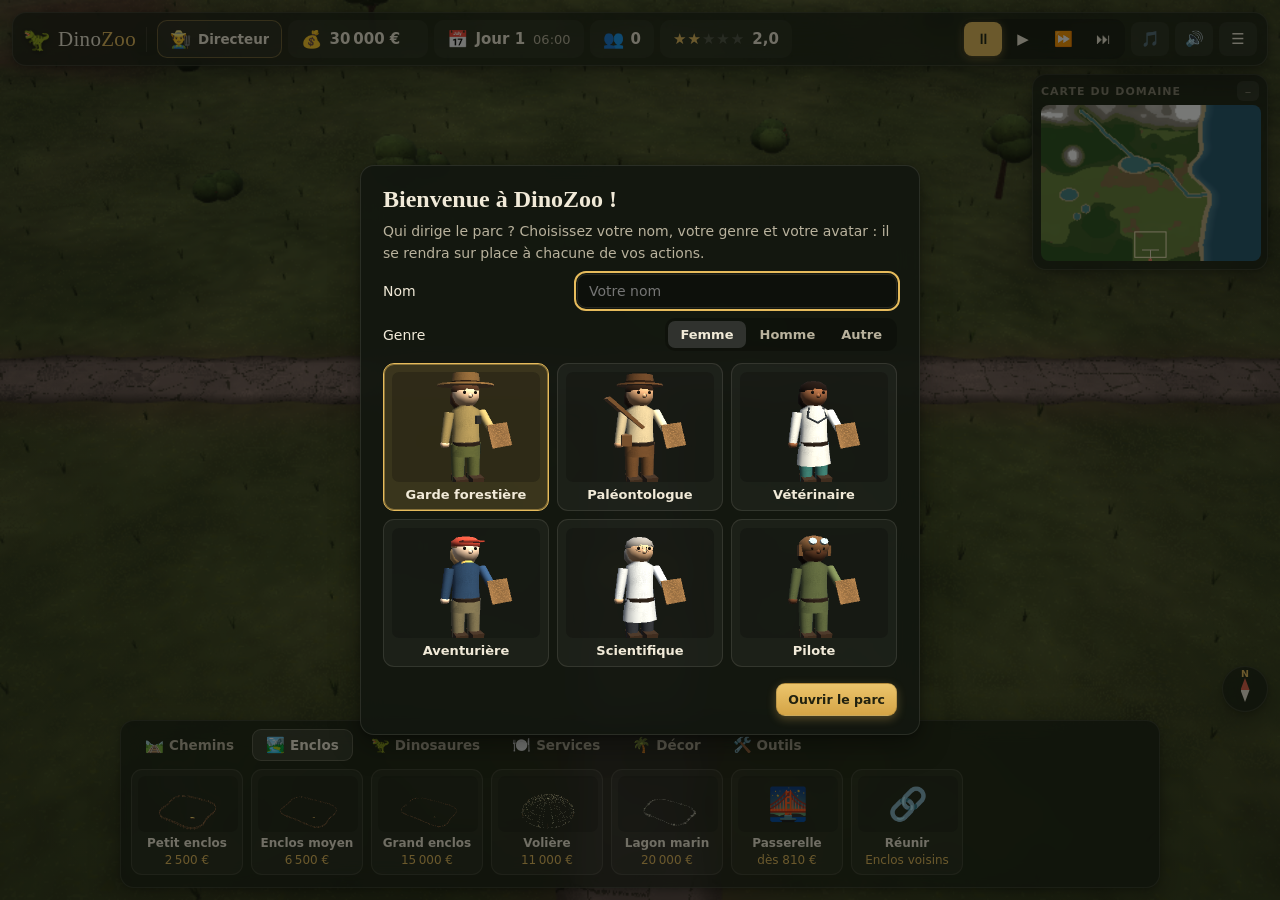
==== index.html @ 75f53ae6 "Passerelles d'observation, aires de jeux, transferts de dinosaures ; jeu en 3D uniquement - Passerel" ====
<!doctype html>
<html lang="fr">
<head>
  <meta charset="utf-8">
  <meta name="viewport" content="width=device-width, initial-scale=1, viewport-fit=cover">
  <title>DinoZoo</title>
  <meta name="description" content="Jeu de gestion de zoo de dinosaures, dans le navigateur.">
  <link rel="icon" href="data:image/svg+xml,%3Csvg xmlns='http://www.w3.org/2000/svg' viewBox='0 0 100 100'%3E%3Ctext y='.9em' font-size='90'%3E%F0%9F%A6%96%3C/text%3E%3C/svg%3E">
  <link rel="stylesheet" href="css/style.css">
</head>
<body>
  <div id="app">
    <canvas id="view" aria-label="Vue du parc"></canvas>

    <div id="loading">
      <div class="logo">Dino<span>Zoo</span></div>
      <div class="sub">Préparation du parc…</div>
      <div class="bar"><i></i></div>
    </div>

    <header id="topbar" class="glass">
      <div class="brand"><span class="brand-icon">🦖</span><span class="brand-name">Dino<span>Zoo</span></span></div>
      <div class="stat" id="st-money" data-tip="Argent disponible. Gains totaux : —"><span class="ico">💰</span><span class="val" id="money">0</span><span id="money-delta"></span></div>
      <div class="stat" id="st-day" data-tip="Jour en cours et heure du parc"><span class="ico">📅</span><span class="val"><b id="day">Jour 1</b><span id="clock">06:00</span></span></div>
      <div class="stat" id="st-vis" data-tip="Visiteurs dans le parc"><span class="ico">👥</span><span class="val" id="visitors">0</span></div>
      <div class="stat" id="st-rating" data-tip="Note du parc"><span class="stars" id="stars"><span class="fill" id="stars-fill"></span></span><span class="val" id="rating">2,0</span></div>
      <div class="stat chip hidden" id="st-event"></div>
      <div class="spacer"></div>
      <div class="speed" id="speed" role="group" aria-label="Vitesse">
        <button data-speed="0" data-tip="Pause (Espace)">⏸</button>
        <button data-speed="1" data-tip="Vitesse normale (1)">▶</button>
        <button data-speed="2" data-tip="Vitesse rapide (2)">⏩</button>
        <button data-speed="3" data-tip="Très rapide (3)">⏭</button>
      </div>
      <button class="icon-btn" id="btn-music" data-tip="Musique : activer / couper">🎵</button>
      <button class="icon-btn" id="btn-sound" data-tip="Couper / activer le son">🔊</button>
      <button class="icon-btn" id="btn-menu" data-tip="Menu">☰</button>
    </header>

    <div id="minimap" class="glass"><div class="mm-head"><span>Carte du domaine</span><button id="mm-toggle" class="mm-btn" data-tip="Réduire / agrandir la carte (touche N)">–</button></div><canvas id="mm-canvas"></canvas></div>
    <aside id="panel" class="glass hidden" aria-live="polite"></aside>

    <nav id="buildbar" class="glass">
      <div id="tabs" role="tablist"></div>
      <div id="items"></div>
    </nav>

    <div id="toolhint" class="glass hidden"></div>
    <div id="toasts"></div>
    <div id="summary" class="glass hidden"></div>
    <div id="tooltip" class="hidden"></div>
    <div id="modal" class="hidden"><div class="modal-card glass"></div></div>
    <div id="tutorial" class="glass hidden"></div>
  </div>

  <script src="js/config.js"></script>
  <script src="js/dinos.js"></script>
  <script src="js/avatars.js"></script>
  <script src="js/util.js"></script>
  <script src="js/game.js"></script>
  <script src="js/habitats.js"></script>
  <script src="js/amenities.js"></script>
  <script src="js/r3d/art.js"></script>
  <script src="js/r3d/gl.js"></script>
  <script src="js/r3d/mesh.js"></script>
  <script src="js/r3d/world3d.js"></script>
  <script src="js/r3d/models3d.js"></script>
  <script src="js/r3d/dino3d.js"></script>
  <script src="js/r3d/renderer3d.js"></script>
  <script src="js/music.js"></script>
  <script src="js/audio.js"></script>
  <script src="js/save.js"></script>
  <script src="js/ui.js"></script>
  <script src="js/tutorial.js"></script>
  <script src="js/main.js"></script>
</body>
</html>
---- css/style.css ----
/* =====================================================================
   DinoZoo — Interface : panneaux arrondis semi-transparents,
   typographie élégante, boutons animés.
   ===================================================================== */
:root {
  --glass: rgba(22, 28, 20, 0.74);
  --glass-strong: rgba(18, 23, 16, 0.9);
  --line: rgba(255, 246, 220, 0.10);
  --line-strong: rgba(255, 246, 220, 0.2);
  --text: #f1ead8;
  --muted: #b9b29d;
  --faint: #8a8573;
  --gold: #e6bb5c;
  --gold-soft: rgba(230, 187, 92, 0.18);
  --green: #93c47d;
  --red: #e07a5f;
  --blue: #7fb2c9;
  --serif: "Iowan Old Style", "Palatino Linotype", Palatino, "Book Antiqua", Georgia, serif;
  --sans: "Avenir Next", "Segoe UI", "Helvetica Neue", system-ui, -apple-system, sans-serif;
  --radius: 14px;
  --shadow: 0 10px 30px rgba(0, 0, 0, 0.35), 0 2px 6px rgba(0, 0, 0, 0.25);
}

* { box-sizing: border-box; }
html, body { margin: 0; height: 100%; overflow: hidden; background: #1d2e16; color: var(--text); font-family: var(--sans); -webkit-font-smoothing: antialiased; }
button { font-family: inherit; color: inherit; }
#app { position: fixed; inset: 0; user-select: none; -webkit-user-select: none; }
#view { position: absolute; inset: 0; width: 100%; height: 100%; display: block; touch-action: none; cursor: default; }
#view.pan { cursor: grabbing; }
#view.rot { cursor: ew-resize; }
#overlay { position: absolute; inset: 0; width: 100%; height: 100%; pointer-events: none; }
#view.tool-build, #view.tool-path { cursor: crosshair; }
#view.tool-demolish { cursor: not-allowed; }
.hidden { display: none !important; }

.glass {
  background: var(--glass);
  border: 1px solid var(--line);
  border-radius: var(--radius);
  box-shadow: var(--shadow);
  -webkit-backdrop-filter: blur(12px) saturate(1.2);
  backdrop-filter: blur(12px) saturate(1.2);
}

/* ---------- Chargement ---------- */
#loading { position: absolute; inset: 0; display: flex; flex-direction: column; align-items: center; justify-content: center; gap: 14px; background: radial-gradient(ellipse at center, #2c4222 0%, #142010 75%); z-index: 50; transition: opacity 0.6s; }
#loading.done { opacity: 0; pointer-events: none; }
#loading .logo { font-family: var(--serif); font-size: 56px; letter-spacing: 1px; color: var(--text); text-shadow: 0 4px 20px rgba(0, 0, 0, 0.5); }
#loading .logo span, .brand-name span { color: var(--gold); }
#loading .sub { color: var(--muted); font-size: 15px; }
#loading .bar { width: 220px; height: 4px; border-radius: 4px; background: rgba(255, 255, 255, 0.1); overflow: hidden; }
#loading .bar i { display: block; height: 100%; width: 40%; background: var(--gold); border-radius: 4px; animation: load 1.2s ease-in-out infinite; }
@keyframes load { 0% { transform: translateX(-100%); } 100% { transform: translateX(260%); } }

/* ---------- Barre du haut ---------- */
#topbar { position: absolute; top: 12px; left: 12px; right: 12px; height: 54px; display: flex; align-items: center; gap: 6px; padding: 0 10px; z-index: 10; }
.brand { display: flex; align-items: center; gap: 8px; padding-right: 10px; margin-right: 4px; border-right: 1px solid var(--line); }
.brand-icon { font-size: 22px; filter: drop-shadow(0 2px 2px rgba(0, 0, 0, 0.4)); }
.brand-name { font-family: var(--serif); font-size: 21px; letter-spacing: 0.3px; }
.stat { position: relative; display: flex; align-items: center; gap: 7px; height: 38px; padding: 0 12px; border-radius: 10px; background: rgba(255, 255, 255, 0.04); border: 1px solid transparent; font-variant-numeric: tabular-nums; transition: background 0.2s; white-space: nowrap; }
.stat:hover { background: rgba(255, 255, 255, 0.08); }
.stat .ico { font-size: 17px; }
.stat .val { font-size: 15px; font-weight: 600; }
#st-day .val { display: flex; gap: 8px; align-items: baseline; }
#clock { color: var(--muted); font-weight: 500; font-size: 13px; }
#money { min-width: 86px; display: inline-block; transition: color 0.4s; }
#money.up { color: var(--green); }
#money.down { color: var(--red); }
#money-delta { position: absolute; left: 40px; top: 36px; font-size: 12px; font-weight: 700; pointer-events: none; opacity: 0; }
#money-delta.show { animation: delta 1.4s ease-out forwards; }
#money-delta.pos { color: var(--green); }
#money-delta.neg { color: var(--red); }
@keyframes delta { 0% { opacity: 0; transform: translateY(-4px); } 15% { opacity: 1; } 100% { opacity: 0; transform: translateY(10px); } }
.stars { position: relative; display: inline-block; font-size: 15px; letter-spacing: 1px; color: rgba(255, 255, 255, 0.18); line-height: 1; }
.stars::before { content: "★★★★★"; }
.stars .fill { position: absolute; left: 0; top: 0; overflow: hidden; white-space: nowrap; color: var(--gold); width: 40%; transition: width 0.8s; }
.stars .fill::before { content: "★★★★★"; }
.chip { font-size: 13px; font-weight: 600; background: var(--gold-soft); border-color: rgba(230, 187, 92, 0.3); }
.spacer { flex: 1; }
.speed { display: flex; gap: 2px; padding: 3px; border-radius: 11px; background: rgba(0, 0, 0, 0.25); }
.speed button, .icon-btn { width: 38px; height: 34px; border: none; border-radius: 8px; background: transparent; font-size: 15px; cursor: pointer; transition: background 0.15s, transform 0.1s; }
.speed button:hover, .icon-btn:hover { background: rgba(255, 255, 255, 0.1); }
.speed button:active, .icon-btn:active { transform: scale(0.92); }
.speed button.on { background: var(--gold); color: #1d2414; box-shadow: 0 2px 8px rgba(230, 187, 92, 0.4); }
.icon-btn { background: rgba(255, 255, 255, 0.05); }

/* ---------- Barre de construction ---------- */
#buildbar { position: absolute; left: 50%; bottom: 12px; transform: translateX(-50%); width: min(1040px, calc(100% - 24px)); z-index: 10; padding: 8px 10px 10px; }
#tabs { display: flex; gap: 4px; margin-bottom: 8px; overflow-x: auto; scrollbar-width: none; }
#tabs::-webkit-scrollbar { display: none; }
.tab { border: 1px solid transparent; background: transparent; padding: 6px 13px; border-radius: 9px; font-size: 13.5px; font-weight: 600; color: var(--muted); cursor: pointer; white-space: nowrap; transition: all 0.15s; }
.tab:hover { color: var(--text); background: rgba(255, 255, 255, 0.06); }
.tab.on { color: var(--text); background: rgba(255, 255, 255, 0.1); border-color: var(--line-strong); }
.tab .k { font-size: 15px; margin-right: 5px; }
#items { display: flex; gap: 8px; overflow-x: auto; padding-bottom: 2px; scrollbar-width: thin; scrollbar-color: rgba(255, 255, 255, 0.2) transparent; }
.item { flex: 0 0 auto; width: 112px; border: 1px solid var(--line); background: rgba(255, 255, 255, 0.04); border-radius: 11px; padding: 6px 6px 7px; cursor: pointer; text-align: center; transition: transform 0.12s, background 0.15s, border-color 0.15s; position: relative; }
.item:hover { background: rgba(255, 255, 255, 0.09); transform: translateY(-2px); border-color: var(--line-strong); }
.item:active { transform: translateY(0) scale(0.97); }
.item.on { border-color: var(--gold); background: var(--gold-soft); box-shadow: 0 0 0 1px rgba(230, 187, 92, 0.35) inset; }
.item.poor .price { color: var(--red); }
.item.locked { opacity: 0.55; cursor: default; }
.item.locked:hover { transform: none; }
.item canvas, .item .emoji { display: block; width: 100px; height: 56px; margin: 0 auto 4px; border-radius: 7px; background: rgba(0, 0, 0, 0.18); }
.item .emoji { font-size: 32px; line-height: 56px; }
.item .name { font-size: 12px; font-weight: 600; line-height: 1.2; min-height: 15px; white-space: nowrap; overflow: hidden; text-overflow: ellipsis; }
.item .price { font-size: 12px; color: var(--gold); font-variant-numeric: tabular-nums; margin-top: 2px; }
.item .lock { position: absolute; inset: 6px 6px auto; height: 56px; display: flex; align-items: center; justify-content: center; flex-direction: column; font-size: 11px; color: var(--text); background: rgba(10, 12, 8, 0.6); border-radius: 7px; line-height: 1.35; }
.item .lock b { font-size: 18px; }
.item .new { position: absolute; top: 2px; right: 4px; font-size: 10px; font-weight: 700; color: #1d2414; background: var(--gold); padding: 1px 5px; border-radius: 6px; }
.family-sep { flex: 0 0 auto; align-self: stretch; width: 22px; display: flex; align-items: center; justify-content: center; writing-mode: vertical-rl; transform: rotate(180deg); font-size: 9.5px; font-weight: 700; color: var(--faint); text-transform: uppercase; letter-spacing: 1.2px; white-space: nowrap; border-right: 1px solid var(--line); margin: 0 2px; overflow: hidden; max-height: 104px; }

#toolhint { position: absolute; left: 50%; transform: translateX(-50%); top: var(--top-h, 76px); padding: 8px 14px; font-size: 13px; z-index: 9; display: flex; gap: 10px; align-items: center; }
#toolhint kbd { font-family: var(--sans); font-size: 11px; padding: 1px 6px; border-radius: 5px; border: 1px solid var(--line-strong); background: rgba(255, 255, 255, 0.06); }

/* ---------- Panneau d'informations ---------- */
#panel { position: absolute; top: var(--top-h, 78px); right: 12px; width: 330px; max-height: calc(100% - 290px); overflow-y: auto; z-index: 9; padding: 14px 14px 12px; scrollbar-width: thin; animation: slidein 0.22s ease-out; }
@keyframes slidein { from { opacity: 0; transform: translateX(12px); } to { opacity: 1; transform: none; } }
#panel h2 { font-family: var(--serif); font-weight: 600; font-size: 21px; margin: 0; line-height: 1.2; }
#panel .sub { color: var(--muted); font-size: 12.5px; margin-top: 2px; }
#panel .close { position: absolute; top: 10px; right: 10px; width: 28px; height: 28px; border-radius: 8px; border: none; background: rgba(255, 255, 255, 0.06); cursor: pointer; font-size: 14px; }
#panel .close:hover { background: rgba(255, 255, 255, 0.14); }
.pips { display: inline-flex; gap: 3px; margin-left: 6px; vertical-align: middle; }
.pips i { width: 16px; height: 5px; border-radius: 3px; background: rgba(255, 255, 255, 0.15); }
.pips i.on { background: var(--gold); }
.rows { margin: 12px 0 6px; display: grid; grid-template-columns: 1fr auto; gap: 5px 10px; font-size: 13px; }
.rows .k { color: var(--muted); }
.rows .v { text-align: right; font-weight: 600; font-variant-numeric: tabular-nums; }
.warn { margin: 8px 0; padding: 8px 10px; border-radius: 9px; font-size: 12.5px; background: rgba(224, 122, 95, 0.15); border: 1px solid rgba(224, 122, 95, 0.35); color: #f3c3b5; line-height: 1.4; }
.info { margin: 8px 0; padding: 8px 10px; border-radius: 9px; font-size: 12.5px; background: rgba(127, 178, 201, 0.12); border: 1px solid rgba(127, 178, 201, 0.25); color: #cfe3ec; line-height: 1.4; }
.desc { font-size: 12.5px; color: var(--muted); line-height: 1.45; margin: 8px 0; font-style: italic; font-family: var(--serif); }
.btns { display: flex; gap: 6px; flex-wrap: wrap; margin-top: 10px; }
.btn { border: 1px solid var(--line-strong); background: rgba(255, 255, 255, 0.07); padding: 8px 11px; border-radius: 9px; font-size: 12.5px; font-weight: 600; cursor: pointer; transition: background 0.15s, transform 0.1s, box-shadow 0.15s; display: inline-flex; align-items: center; gap: 6px; }
.btn:hover { background: rgba(255, 255, 255, 0.14); }
.btn:active { transform: scale(0.96); }
.btn:disabled { opacity: 0.45; cursor: default; transform: none; }
.btn.primary { background: linear-gradient(180deg, #ecc56c, #d4a446); color: #20210f; border-color: rgba(0, 0, 0, 0.15); box-shadow: 0 3px 10px rgba(230, 187, 92, 0.3); }
.btn.primary:hover { background: linear-gradient(180deg, #f2cf7c, #ddb052); }
.btn.danger { color: #f3c3b5; border-color: rgba(224, 122, 95, 0.4); }
.btn.danger:hover { background: rgba(224, 122, 95, 0.2); }
.btn.small { padding: 5px 8px; font-size: 11.5px; }
.btn.wide { width: 100%; justify-content: center; }
.btn .cost { font-variant-numeric: tabular-nums; opacity: 0.9; }
.section { margin-top: 14px; padding-top: 10px; border-top: 1px solid var(--line); }
.section h3 { font-size: 12px; text-transform: uppercase; letter-spacing: 1px; color: var(--faint); margin: 0 0 8px; font-weight: 700; }
.dino-row { display: grid; grid-template-columns: 54px 1fr; gap: 8px; align-items: center; padding: 6px; border-radius: 10px; background: rgba(255, 255, 255, 0.04); margin-bottom: 6px; cursor: pointer; transition: background 0.15s; }
.dino-row:hover { background: rgba(255, 255, 255, 0.09); }
.dino-row.sel { box-shadow: 0 0 0 1px var(--gold) inset; }
.dino-row canvas { width: 54px; height: 34px; border-radius: 6px; background: rgba(0, 0, 0, 0.2); }
.dino-row .n { font-size: 13px; font-weight: 600; }
.dino-row .s { font-size: 11.5px; color: var(--muted); }
.meter { height: 6px; border-radius: 4px; background: rgba(255, 255, 255, 0.1); overflow: hidden; margin-top: 3px; }
.meter i { display: block; height: 100%; border-radius: 4px; background: var(--green); transition: width 0.4s; }
.meter i.mid { background: var(--gold); }
.meter i.low { background: var(--red); }
.meter i.works-bar { background: var(--gold); }

/* Aménagements : passerelles et enclos réunis */
.btn.wide.opt { justify-content: space-between; margin-bottom: 6px; text-align: left; gap: 8px; }
.btn.wide.opt span:first-child { min-width: 0; overflow: hidden; text-overflow: ellipsis; }
.lk-row { display: grid; grid-template-columns: 1fr auto auto; gap: 6px; align-items: center; padding: 6px 8px; border-radius: 10px; background: rgba(255, 255, 255, 0.04); margin-bottom: 6px; }
.lk-row .n { font-size: 13px; font-weight: 600; }
.lk-row .s { font-size: 11.5px; color: var(--muted); }
.info.small { font-size: 11.5px; padding: 5px 8px; opacity: 0.85; }
.rival { font-size: 12.5px; }

/* Directeur ou directrice du parc */
.player-chip { cursor: pointer; font: inherit; color: inherit; border-color: rgba(230, 187, 92, 0.35); }
.player-chip .val { max-width: 130px; overflow: hidden; text-overflow: ellipsis; white-space: nowrap; font-size: 13.5px; font-weight: 600; }
.field { display: flex; align-items: center; justify-content: space-between; gap: 12px; margin: 10px 0; font-size: 14px; }
.field input { flex: 1; max-width: 320px; padding: 8px 11px; border-radius: 9px; border: 1px solid var(--line); background: rgba(0, 0, 0, 0.28); color: var(--text); font: inherit; font-size: 14px; }
.field input:focus { outline: 2px solid var(--gold); outline-offset: 1px; }
.modal-card .grid.avatars { grid-template-columns: repeat(3, 1fr); }
.grid.avatars .choice { text-align: center; }
.grid.avatars .choice canvas { height: 110px; }
.choice.sel { border-color: var(--gold); background: var(--gold-soft); box-shadow: 0 0 0 1px rgba(230, 187, 92, 0.45) inset; }

/* Chantiers, livraisons, reproduction */
.works { margin: 10px 0; padding: 10px 11px; border-radius: 10px; background: rgba(230, 187, 92, 0.1); border: 1px solid rgba(230, 187, 92, 0.3); }
.works-h { font-weight: 600; font-size: 13.5px; margin-bottom: 6px; }
.works-s { font-size: 12px; color: var(--muted); margin-top: 6px; line-height: 1.45; }
.sex { font-weight: 700; }
.sex.F { color: #f4a3c0; }
.sex.M { color: #8fbff2; }
.baby { font-size: 10.5px; padding: 1px 6px; border-radius: 8px; background: rgba(244, 163, 192, 0.18); color: #f7c6d7; font-weight: 600; vertical-align: 1px; }
.dino-row.incoming { cursor: default; background: rgba(120, 170, 220, 0.07); }
.info.breed { font-size: 12.5px; margin-top: 6px; }
.big-thumb { width: 100%; height: 130px; border-radius: 10px; background: radial-gradient(ellipse at 50% 80%, rgba(120, 140, 80, 0.25), rgba(0, 0, 0, 0.2)); margin: 10px 0 4px; }

/* ---------- Minicarte ---------- */
#minimap { position: absolute; top: var(--top-h, 78px); right: 12px; width: 236px; padding: 6px 8px 8px; z-index: 8; }
#minimap .mm-head { display: flex; justify-content: space-between; align-items: center; font-size: 11px; font-weight: 700; color: var(--faint); text-transform: uppercase; letter-spacing: 1px; margin-bottom: 4px; }
#minimap .mm-btn { border: none; background: rgba(255, 255, 255, 0.08); width: 22px; height: 20px; border-radius: 6px; cursor: pointer; font-size: 13px; line-height: 1; }
#minimap .mm-btn:hover { background: rgba(255, 255, 255, 0.16); }
#mm-canvas { display: block; width: 220px; height: 156px; border-radius: 8px; cursor: crosshair; image-rendering: auto; }
#minimap.small { width: auto; }
#minimap.small canvas { display: none; }
#minimap.small .mm-head { margin: 0; gap: 8px; }
body.panel-open #minimap { display: none; }

/* ---------- Infobulle ---------- */
#tooltip { position: absolute; z-index: 40; pointer-events: none; max-width: 270px; padding: 9px 11px; border-radius: 10px; background: var(--glass-strong); border: 1px solid var(--line-strong); box-shadow: var(--shadow); font-size: 12.5px; line-height: 1.45; }
#tooltip b { font-family: var(--serif); font-size: 14.5px; font-weight: 600; }
#tooltip .t-sub { color: var(--muted); font-size: 11.5px; }
#tooltip .t-grid { display: grid; grid-template-columns: auto auto; gap: 1px 12px; margin-top: 5px; }
#tooltip .t-grid span:nth-child(odd) { color: var(--muted); }
#tooltip .t-grid span:nth-child(even) { text-align: right; font-weight: 600; font-variant-numeric: tabular-nums; }

/* ---------- Notifications ---------- */
#toasts { position: absolute; top: var(--top-h, 78px); left: 12px; width: 340px; display: flex; flex-direction: column; gap: 8px; z-index: 20; pointer-events: none; }
.toast { pointer-events: auto; display: grid; grid-template-columns: 30px 1fr auto; gap: 8px; align-items: center; padding: 10px 12px; border-radius: 12px; background: var(--glass-strong); border: 1px solid var(--line); box-shadow: var(--shadow); font-size: 13px; line-height: 1.4; animation: toastin 0.3s ease-out; -webkit-backdrop-filter: blur(10px); backdrop-filter: blur(10px); }
.toast .i { font-size: 20px; text-align: center; }
.toast.good { border-left: 3px solid var(--green); }
.toast.bad { border-left: 3px solid var(--red); }
.toast.info { border-left: 3px solid var(--blue); }
.toast.error { border-left: 3px solid var(--red); font-size: 12.5px; padding: 7px 11px; }
.toast.music { border-left: 3px solid var(--gold); font-size: 12.5px; padding: 7px 11px; font-style: italic; font-family: var(--serif); }
.icon-btn.off { opacity: 0.45; }
.vol-row { display: grid; grid-template-columns: 120px 1fr 38px; align-items: center; gap: 10px; font-size: 13.5px; }
.vol-row input[type=range] { width: 100%; accent-color: var(--gold); }
.vol-row span:last-child { text-align: right; color: var(--muted); font-variant-numeric: tabular-nums; font-size: 12px; }
.toast.out { animation: toastout 0.35s ease-in forwards; }
.toast .x { border: none; background: none; cursor: pointer; color: var(--faint); font-size: 13px; padding: 2px; align-self: start; }
.toast .act { grid-column: 2 / 4; justify-self: start; }
@keyframes toastin { from { opacity: 0; transform: translateX(-16px); } to { opacity: 1; transform: none; } }
@keyframes toastout { to { opacity: 0; transform: translateX(-16px); } }

/* ---------- Résumé de fin de journée ---------- */
#summary { position: absolute; top: 78px; left: 50%; transform: translateX(-50%); width: 360px; padding: 14px 16px 12px; z-index: 21; animation: pop 0.35s ease-out; }
@keyframes pop { from { opacity: 0; transform: translate(-50%, -8px) scale(0.97); } to { opacity: 1; transform: translate(-50%, 0); } }
#summary h2 { margin: 0 0 2px; font-family: var(--serif); font-weight: 600; font-size: 20px; }
#summary .rows { margin-top: 10px; }
#summary .total { font-size: 16px; border-top: 1px solid var(--line); padding-top: 6px; margin-top: 4px; }
#summary .pos { color: var(--green); }
#summary .neg { color: var(--red); }
#summary .bar { height: 3px; background: rgba(255, 255, 255, 0.08); border-radius: 3px; margin-top: 10px; overflow: hidden; }
#summary .bar i { display: block; height: 100%; background: var(--gold); width: 100%; transform-origin: left; }

/* ---------- Fenêtre modale ---------- */
#modal { position: absolute; inset: 0; background: rgba(8, 10, 6, 0.55); z-index: 30; display: flex; align-items: center; justify-content: center; padding: 16px; animation: fade 0.2s; }
@keyframes fade { from { opacity: 0; } }
.modal-card { width: min(560px, 100%); max-height: calc(100% - 32px); overflow-y: auto; padding: 20px 22px 18px; background: var(--glass-strong); animation: pop2 0.25s ease-out; }
@keyframes pop2 { from { opacity: 0; transform: scale(0.96); } }
.modal-card h2 { margin: 0 0 6px; font-family: var(--serif); font-weight: 600; font-size: 24px; }
.modal-card p { color: var(--muted); font-size: 14px; line-height: 1.55; margin: 8px 0; }
.modal-card .btns { justify-content: flex-end; margin-top: 16px; }
.modal-card .grid { display: grid; grid-template-columns: repeat(auto-fill, minmax(150px, 1fr)); gap: 8px; margin-top: 12px; }
.choice { border: 1px solid var(--line); background: rgba(255, 255, 255, 0.04); border-radius: 11px; padding: 8px; cursor: pointer; text-align: left; transition: background 0.15s, transform 0.1s; }
.choice:hover { background: rgba(255, 255, 255, 0.1); transform: translateY(-1px); }
.choice:disabled { opacity: 0.45; cursor: default; transform: none; }
.choice canvas { width: 100%; height: 70px; border-radius: 7px; background: rgba(0, 0, 0, 0.2); display: block; }
.choice .n { font-size: 13px; font-weight: 600; margin-top: 5px; }
.choice .s { font-size: 11.5px; color: var(--muted); }
.menu-list { display: flex; flex-direction: column; gap: 8px; margin-top: 14px; }
.menu-list .btn { justify-content: flex-start; padding: 11px 14px; font-size: 14px; }
.seg { display: inline-flex; gap: 2px; padding: 3px; border-radius: 10px; background: rgba(0, 0, 0, 0.25); }
.seg button { border: none; background: transparent; padding: 6px 12px; border-radius: 7px; cursor: pointer; font-size: 13px; font-weight: 600; color: var(--muted); }
.seg button.on { background: rgba(255, 255, 255, 0.14); color: var(--text); }
.score { display: grid; grid-template-columns: 1fr 1fr; gap: 8px; margin-top: 10px; }
.score div { background: rgba(255, 255, 255, 0.05); border-radius: 10px; padding: 10px; }
.score small { display: block; color: var(--muted); font-size: 11.5px; }
.score b { font-size: 18px; font-variant-numeric: tabular-nums; }
.keys { font-size: 13px; color: var(--muted); line-height: 1.9; }
.keys kbd { font-family: var(--sans); font-size: 11px; padding: 1px 6px; border-radius: 5px; border: 1px solid var(--line-strong); background: rgba(255, 255, 255, 0.06); color: var(--text); }

/* ---------- Tutoriel ---------- */
#tutorial { position: absolute; left: 12px; bottom: 196px; width: 360px; padding: 16px 16px 12px; z-index: 22; animation: pop2 0.3s ease-out; }
#tutorial h3 { margin: 0 0 6px; font-family: var(--serif); font-weight: 600; font-size: 19px; }
#tutorial p { margin: 0; font-size: 13.5px; line-height: 1.55; color: #e2dbc8; }
#tutorial .step { font-size: 11px; color: var(--faint); text-transform: uppercase; letter-spacing: 1px; margin-bottom: 4px; }
#tutorial .btns { justify-content: space-between; align-items: center; }
#tutorial .todo { margin-top: 8px; font-size: 12.5px; color: var(--gold); }
.pulse { animation: pulse 1.3s ease-in-out infinite; }
@keyframes pulse { 0%, 100% { box-shadow: 0 0 0 0 rgba(230, 187, 92, 0.6); } 50% { box-shadow: 0 0 0 6px rgba(230, 187, 92, 0); } }

/* ---------- Écrans étroits ---------- */
@media (max-width: 1100px) {
  #toolhint { left: 12px; transform: none; max-width: calc(100% - 272px); }
}
@media (max-width: 900px) {
  .brand-name, #clock { display: none; }
  .stat { padding: 0 8px; }
  #money { min-width: 64px; }
  .player-chip .val { display: none; }
  #st-rating .stars { display: none; }
  #st-rating .val::before { content: '★ '; color: var(--gold); }
  #topbar { gap: 4px; }
}
.speed, .icon-btn { flex-shrink: 0; }
@media (max-width: 680px) {
  .player-chip .val { display: none; }
  #topbar { top: 8px; left: 8px; right: 8px; height: auto; flex-wrap: wrap; padding: 5px; gap: 4px; }
  .brand { display: none; }
  .stat { height: 32px; padding: 0 7px; gap: 5px; }
  .stat .val { font-size: 13px; }
  #st-rating .stars { display: none; }
  #st-rating .val::before { content: '★ '; color: var(--gold); }
  #st-event { font-size: 11.5px; }
  .spacer { display: none; }
  .speed { padding: 2px; }
  .speed button, .icon-btn { width: 34px; height: 30px; font-size: 14px; }
  #buildbar { bottom: 8px; width: calc(100% - 16px); padding: 6px; }
  .item { width: 92px; }
  .item canvas, .item .emoji { width: 80px; height: 46px; }
  .item .lock { height: 46px; }
  #panel { top: auto; bottom: var(--bb-h, 168px); right: 8px; left: 8px; width: auto; max-height: calc(100% - var(--bb-h, 168px) - var(--top-h, 96px)); }
  #toasts { left: 8px; right: 8px; width: auto; top: var(--top-h, 96px); }
  .toast { font-size: 12.5px; padding: 8px 10px; }
  #toasts .toast:nth-last-child(n+4) { display: none; }
  #summary { width: calc(100% - 16px); top: var(--top-h, 96px); }
  #tutorial { left: 8px; right: 8px; width: auto; bottom: var(--bb-h, 168px); }
  #minimap { top: var(--top-h, 100px); right: 8px; width: 168px; }
  #mm-canvas { width: 152px; height: 108px; }
  #toolhint { top: auto; bottom: var(--bb-h, 168px); width: calc(100% - 16px); max-width: none; font-size: 12.5px; justify-content: space-between; }
  #compass { top: calc(var(--top-h, 96px) + 42px); bottom: auto; right: 8px; width: 42px; height: 42px; }
  #minimap:not(.small) ~ #compass { top: calc(var(--top-h, 96px) + 168px); }
  body.panel-open #compass { display: none; }
}
@media (max-width: 400px) {
  #st-vis { display: none; }
}

/* Boussole (3D) */
#compass { position: absolute; right: 12px; bottom: var(--bb-h, 190px); width: 46px; height: 46px; border-radius: 50%; z-index: 9; cursor: pointer; padding: 0; display: grid; place-items: center; border: 1px solid var(--line); }
#compass .needle { position: relative; width: 36px; height: 36px; display: block; }
#compass .needle i { position: absolute; left: 50%; top: 7px; width: 9px; height: 24px; margin-left: -4.5px; background: linear-gradient(to bottom, #e0604a 50%, #ece6d6 50%); clip-path: polygon(50% 0, 100% 50%, 50% 100%, 0 50%); }
#compass .needle b { position: absolute; left: 0; right: 0; top: -3px; text-align: center; font-size: 9.5px; font-weight: 800; color: var(--gold); }
#compass:active { transform: scale(0.94); }
.hint-x { margin-left: 4px; padding: 3px 9px; font-size: 12px; white-space: nowrap; }
body.touch .hint-x { padding: 6px 11px; }
/* écrans tactiles : cibles plus grandes, pas de zoom de page sur l'interface */
html, body { touch-action: manipulation; }
@media (pointer: coarse) {
  .speed button, .icon-btn { min-height: 34px; }
  .seg button { padding: 8px 14px; }
  .btn { min-height: 36px; }
  #minimap .mm-btn { width: 30px; height: 26px; }
}

/* Écrans peu hauts (téléphone à l'horizontale) : barres plus compactes */
@media (max-height: 520px) {
  #topbar { top: 6px; height: 44px; padding: 0 6px; }
  .stat { height: 32px; }
  .speed button, .icon-btn { height: 30px; }
  .brand { display: none; }
  #buildbar { bottom: 6px; padding: 5px 6px 6px; }
  #tabs { margin-bottom: 4px; }
  .tab { padding: 4px 10px; font-size: 12.5px; }
  .item { width: 86px; padding: 4px 4px 5px; }
  .item canvas, .item .emoji { width: 78px; height: 34px; margin-bottom: 2px; }
  .item .emoji { font-size: 22px; line-height: 34px; }
  .item .lock { height: 34px; inset: 4px 4px auto; }
  .item .name, .item .price { font-size: 11px; }
  .family-sep { max-height: 72px; }
  #panel { max-height: calc(100% - var(--top-h, 60px) - var(--bb-h, 120px)); }
  #mm-canvas { height: 90px; }
  #tutorial { bottom: var(--bb-h, 120px); max-height: calc(100% - var(--top-h, 60px) - var(--bb-h, 120px)); overflow-y: auto; padding: 10px 12px; }
  #tutorial p { font-size: 12.5px; margin: 4px 0; }
  .modal-card { padding: 12px 14px; }
  .modal-card .grid.avatars .choice canvas { height: 70px; }
}

/* Barre de construction repliée (toucher l'onglet ouvert) */
#buildbar.collapsed #items { display: none; }
#buildbar.collapsed #tabs { margin-bottom: 0; }
#buildbar.collapsed .tab.on { background: transparent; border-color: transparent; color: var(--muted); }
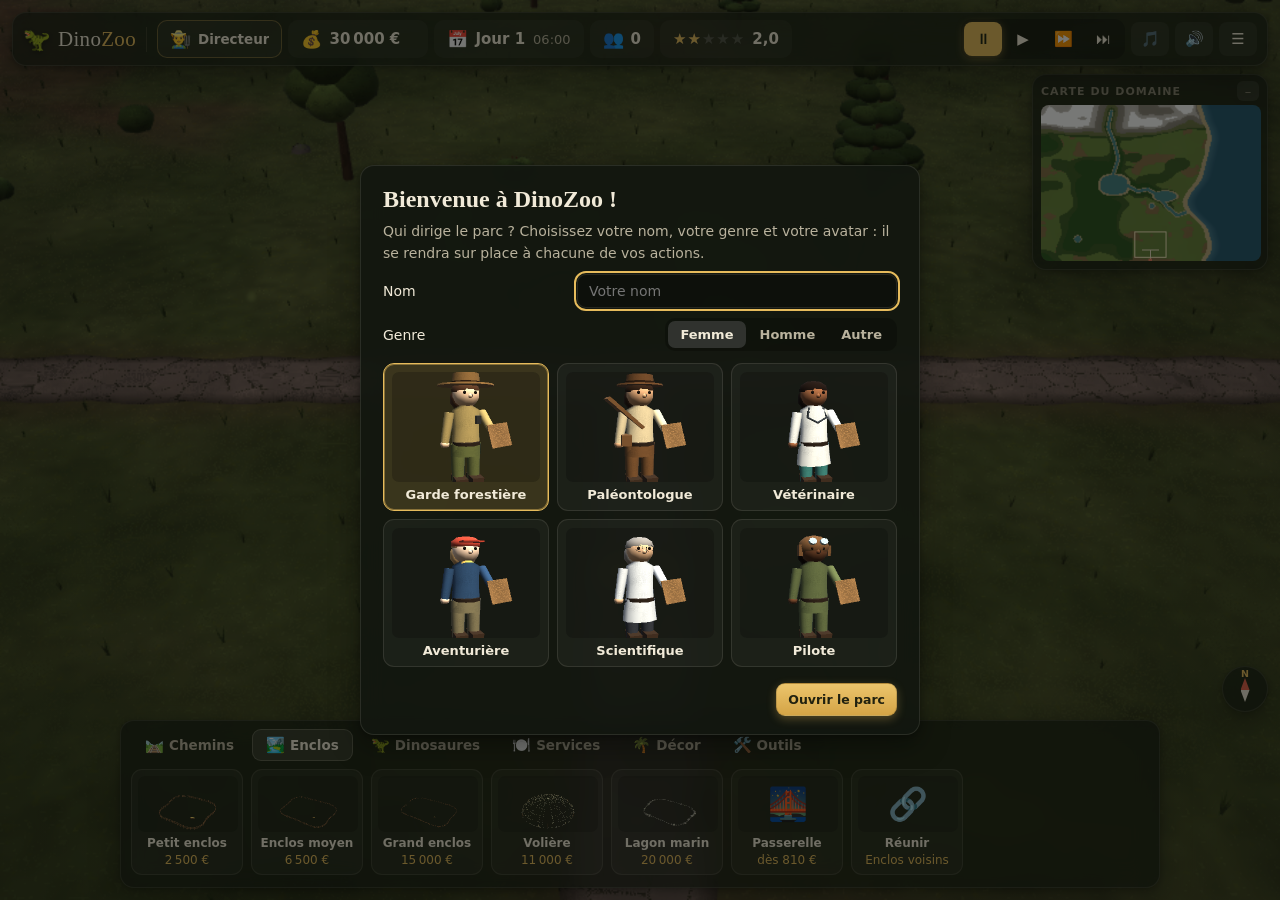
==== commit e87db6a7: "Évasions réelles, panique et fin de partie ; dinosaures gardés dans les enclos agrandis - Évasions :" ====
--- a/index.html
+++ b/index.html
@@ -60,6 +60,7 @@
   <script src="js/game.js"></script>
   <script src="js/habitats.js"></script>
   <script src="js/amenities.js"></script>
+  <script src="js/escapes.js"></script>
   <script src="js/r3d/art.js"></script>
   <script src="js/r3d/gl.js"></script>
   <script src="js/r3d/mesh.js"></script>
--- a/css/style.css
+++ b/css/style.css
@@ -110,6 +110,9 @@
 .family-sep { flex: 0 0 auto; align-self: stretch; width: 22px; display: flex; align-items: center; justify-content: center; writing-mode: vertical-rl; transform: rotate(180deg); font-size: 9.5px; font-weight: 700; color: var(--faint); text-transform: uppercase; letter-spacing: 1.2px; white-space: nowrap; border-right: 1px solid var(--line); margin: 0 2px; overflow: hidden; max-height: 104px; }
 
 #toolhint { position: absolute; left: 50%; transform: translateX(-50%); top: var(--top-h, 76px); padding: 8px 14px; font-size: 13px; z-index: 9; display: flex; gap: 10px; align-items: center; }
+#alert { position: absolute; left: 50%; transform: translateX(-50%); top: calc(var(--top-h, 76px) + 46px); z-index: 9; display: flex; flex-direction: column; align-items: center; gap: 2px; padding: 7px 16px; border: 1px solid rgba(240, 110, 90, 0.75); background: rgba(120, 28, 20, 0.88); color: #fff2ec; font: inherit; font-size: 13px; cursor: pointer; animation: alertPulse 1.2s ease-in-out infinite; }
+#alert span { font-size: 12px; opacity: 0.88; }
+@keyframes alertPulse { 0%, 100% { box-shadow: 0 0 0 0 rgba(240, 90, 70, 0.55); } 50% { box-shadow: 0 0 0 8px rgba(240, 90, 70, 0); } }
 #toolhint kbd { font-family: var(--sans); font-size: 11px; padding: 1px 6px; border-radius: 5px; border: 1px solid var(--line-strong); background: rgba(255, 255, 255, 0.06); }
 
 /* ---------- Panneau d'informations ---------- */
@@ -311,6 +314,7 @@
   #minimap { top: var(--top-h, 100px); right: 8px; width: 168px; }
   #mm-canvas { width: 152px; height: 108px; }
   #toolhint { top: auto; bottom: var(--bb-h, 168px); width: calc(100% - 16px); max-width: none; font-size: 12.5px; justify-content: space-between; }
+  #alert { top: calc(var(--top-h, 76px) + 4px); width: calc(100% - 16px); font-size: 12.5px; }
   #compass { top: calc(var(--top-h, 96px) + 42px); bottom: auto; right: 8px; width: 42px; height: 42px; }
   #minimap:not(.small) ~ #compass { top: calc(var(--top-h, 96px) + 168px); }
   body.panel-open #compass { display: none; }
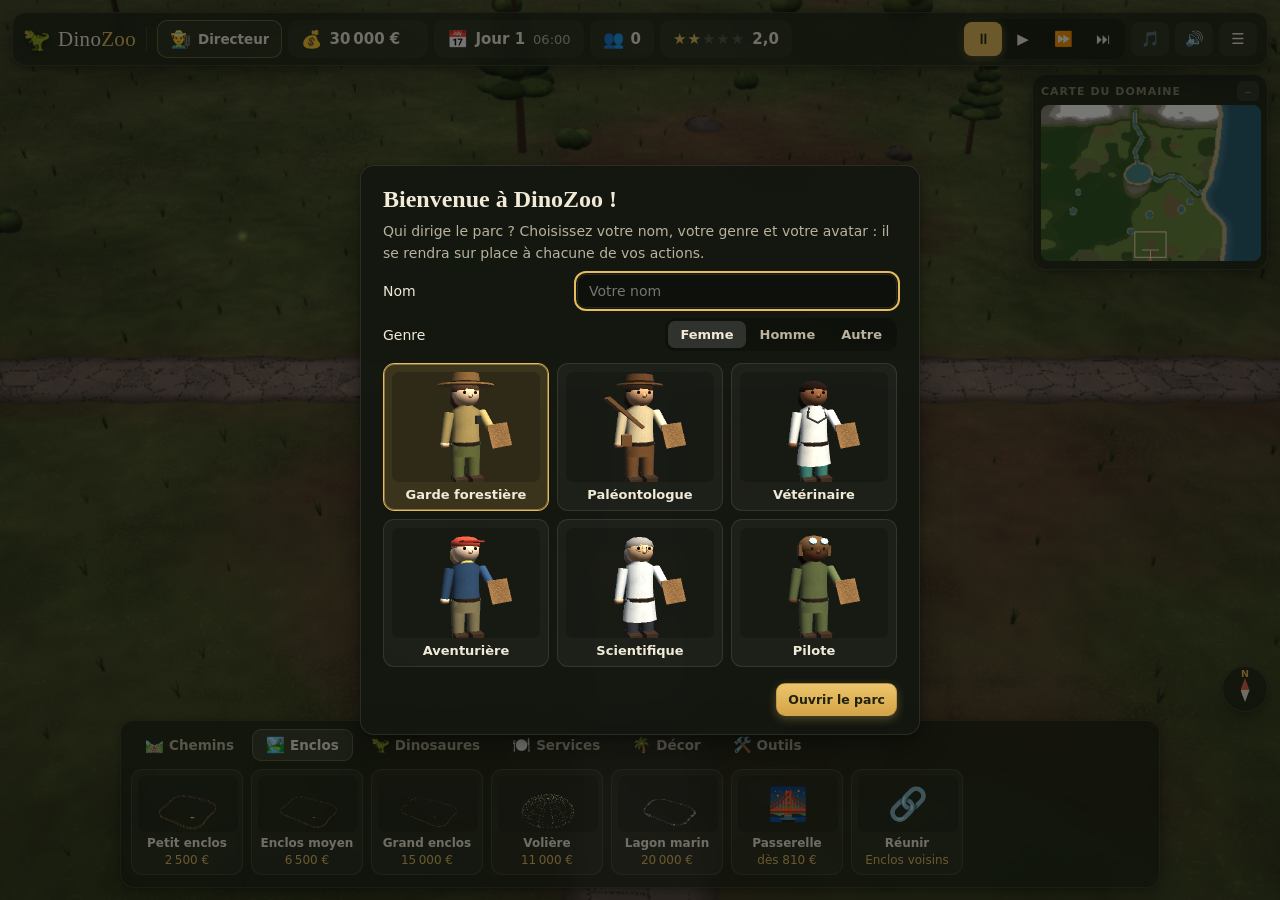
==== commit 83868c13: "État des clôtures : usure, charges des gros animaux, réparation Chaque enclos terrestre a une clôtur" ====
--- a/index.html
+++ b/index.html
@@ -61,6 +61,7 @@
   <script src="js/habitats.js"></script>
   <script src="js/amenities.js"></script>
   <script src="js/escapes.js"></script>
+  <script src="js/fences.js"></script>
   <script src="js/r3d/art.js"></script>
   <script src="js/r3d/gl.js"></script>
   <script src="js/r3d/mesh.js"></script>
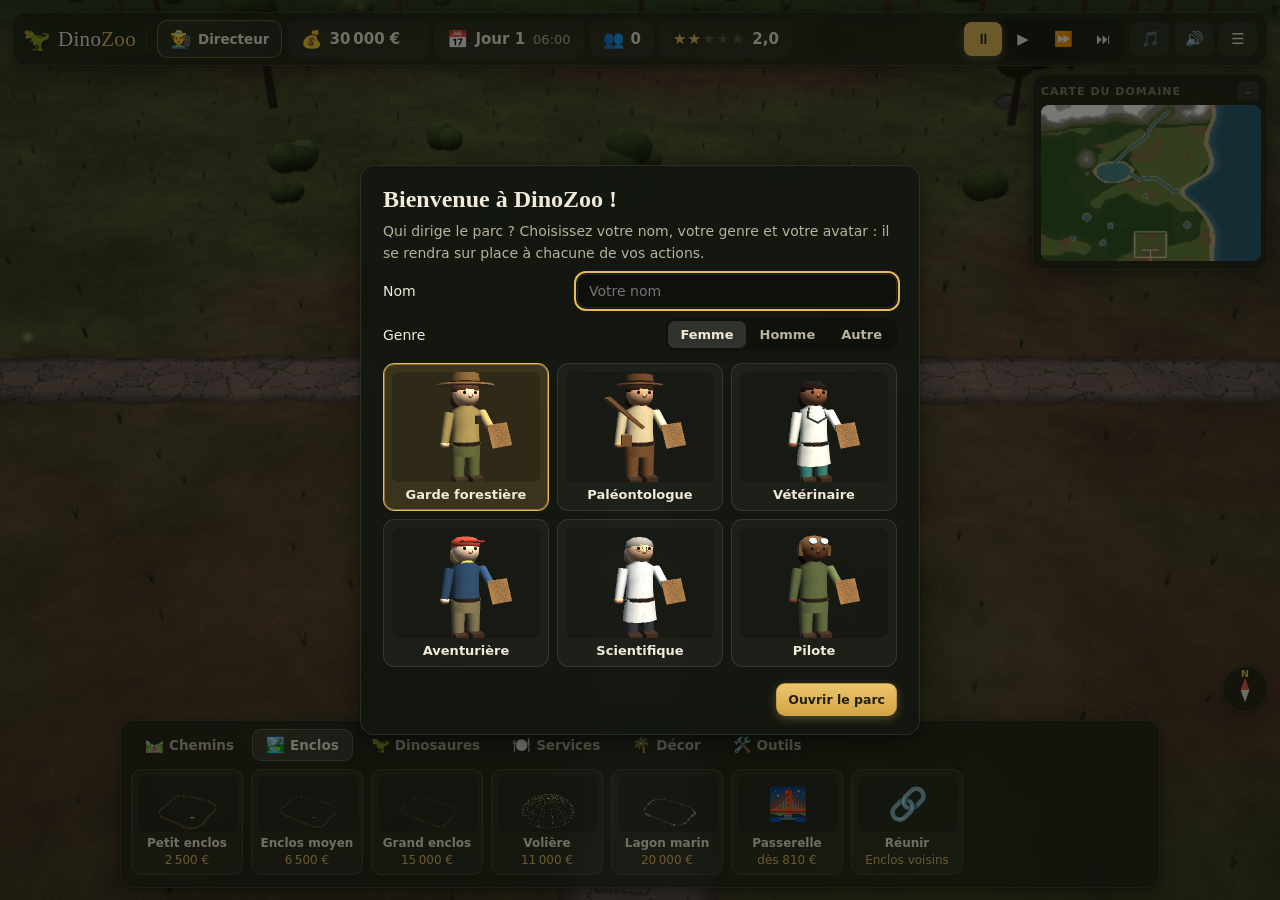
==== commit 3df0f681: "Modèles réalistes Meshy pour trois dinosaures, attachés au squelette du jeu Compsognathus, Dryosauru" ====
--- a/index.html
+++ b/index.html
@@ -69,6 +69,10 @@
   <script src="js/r3d/models3d.js"></script>
   <script src="js/r3d/dino3d.js"></script>
   <script src="js/r3d/renderer3d.js"></script>
+  <script src="js/r3d/skin3d.js"></script>
+  <script src="js/models/compsognathus.js"></script>
+  <script src="js/models/dryosaurus.js"></script>
+  <script src="js/models/psittacosaurus.js"></script>
   <script src="js/music.js"></script>
   <script src="js/audio.js"></script>
   <script src="js/save.js"></script>
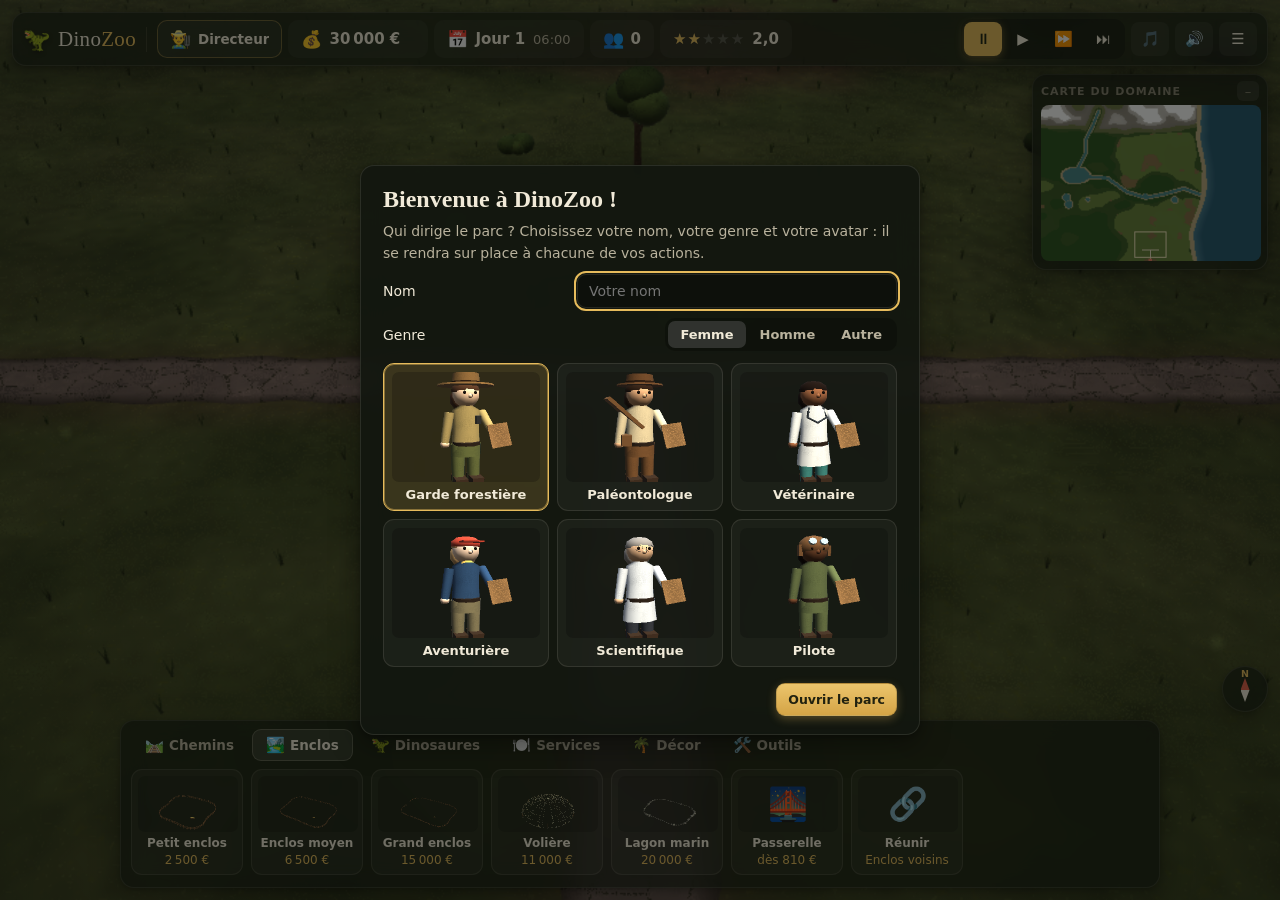
==== commit c9e6ea7c: "Modèles réalistes Meshy pour toutes les espèces et les visiteurs Les 20 espèces ont un modèle textur" ====
--- a/index.html
+++ b/index.html
@@ -70,9 +70,7 @@
   <script src="js/r3d/dino3d.js"></script>
   <script src="js/r3d/renderer3d.js"></script>
   <script src="js/r3d/skin3d.js"></script>
-  <script src="js/models/compsognathus.js"></script>
-  <script src="js/models/dryosaurus.js"></script>
-  <script src="js/models/psittacosaurus.js"></script>
+  <script src="js/models/index.js"></script>
   <script src="js/music.js"></script>
   <script src="js/audio.js"></script>
   <script src="js/save.js"></script>
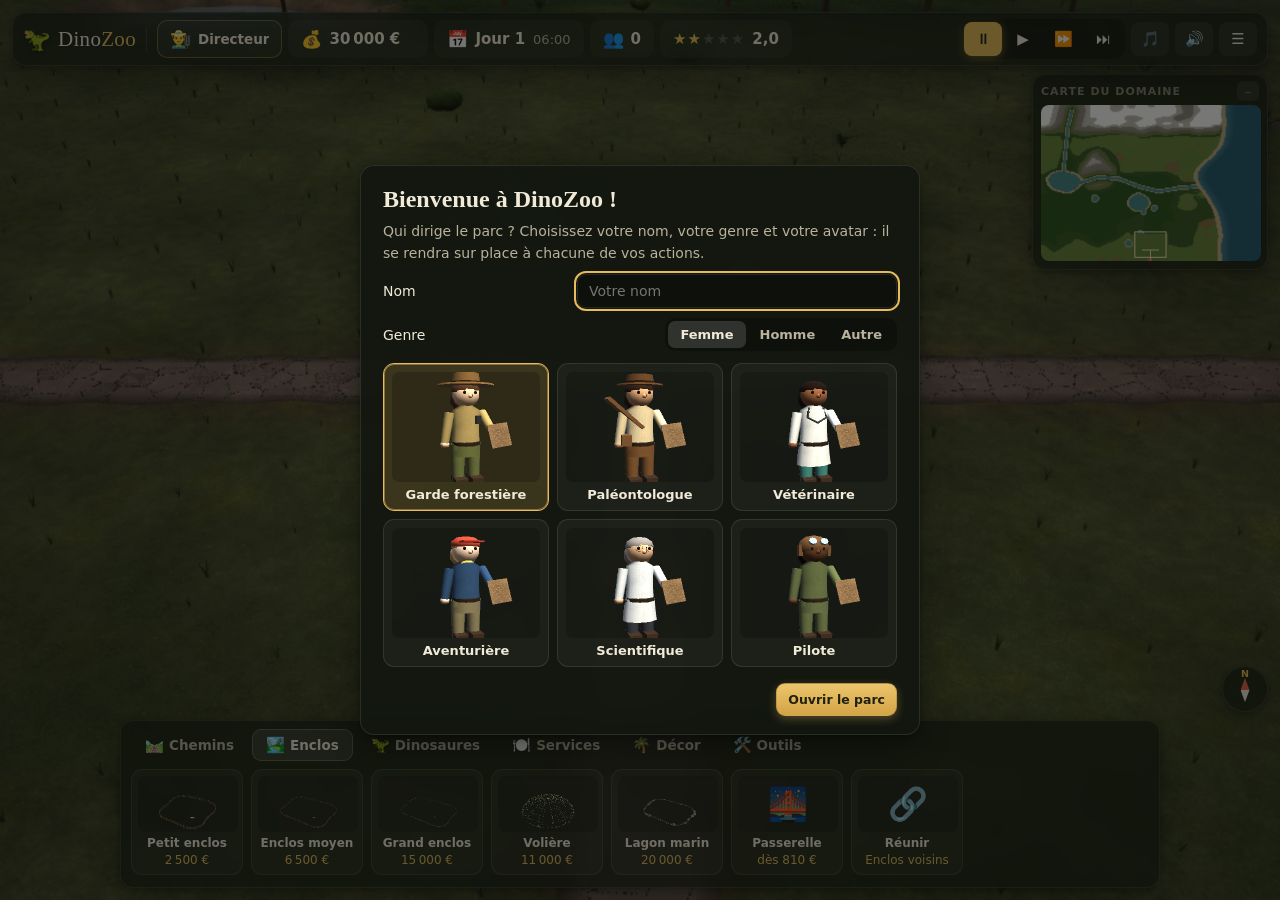
==== commit 42d45300: "Décor réaliste et collisions des dinosaures Les plantes du décor utilisent des modèles Meshy légers," ====
--- a/index.html
+++ b/index.html
@@ -62,6 +62,7 @@
   <script src="js/amenities.js"></script>
   <script src="js/escapes.js"></script>
   <script src="js/fences.js"></script>
+  <script src="js/obstacles.js"></script>
   <script src="js/r3d/art.js"></script>
   <script src="js/r3d/gl.js"></script>
   <script src="js/r3d/mesh.js"></script>
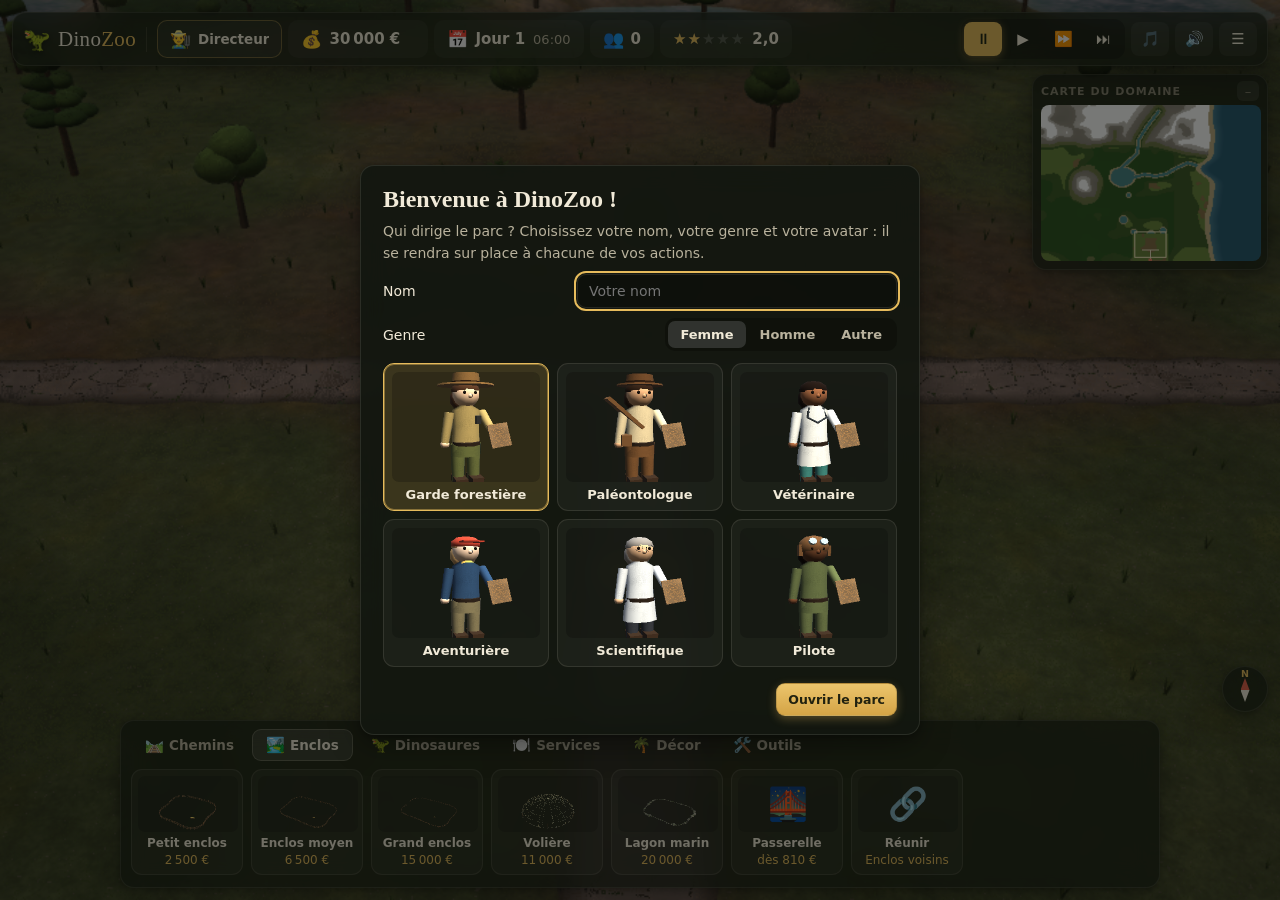
==== commit 1f6e54fd: "Dinosaures fidèles aux reconstitutions, animés par leur propre squelette - 20 nouveaux modèles Meshy" ====
--- a/index.html
+++ b/index.html
@@ -71,6 +71,8 @@
   <script src="js/r3d/dino3d.js"></script>
   <script src="js/r3d/renderer3d.js"></script>
   <script src="js/r3d/skin3d.js"></script>
+  <script src="js/r3d/rigfit.js"></script>
+  <script src="js/r3d/skel3d.js"></script>
   <script src="js/models/index.js"></script>
   <script src="js/music.js"></script>
   <script src="js/audio.js"></script>
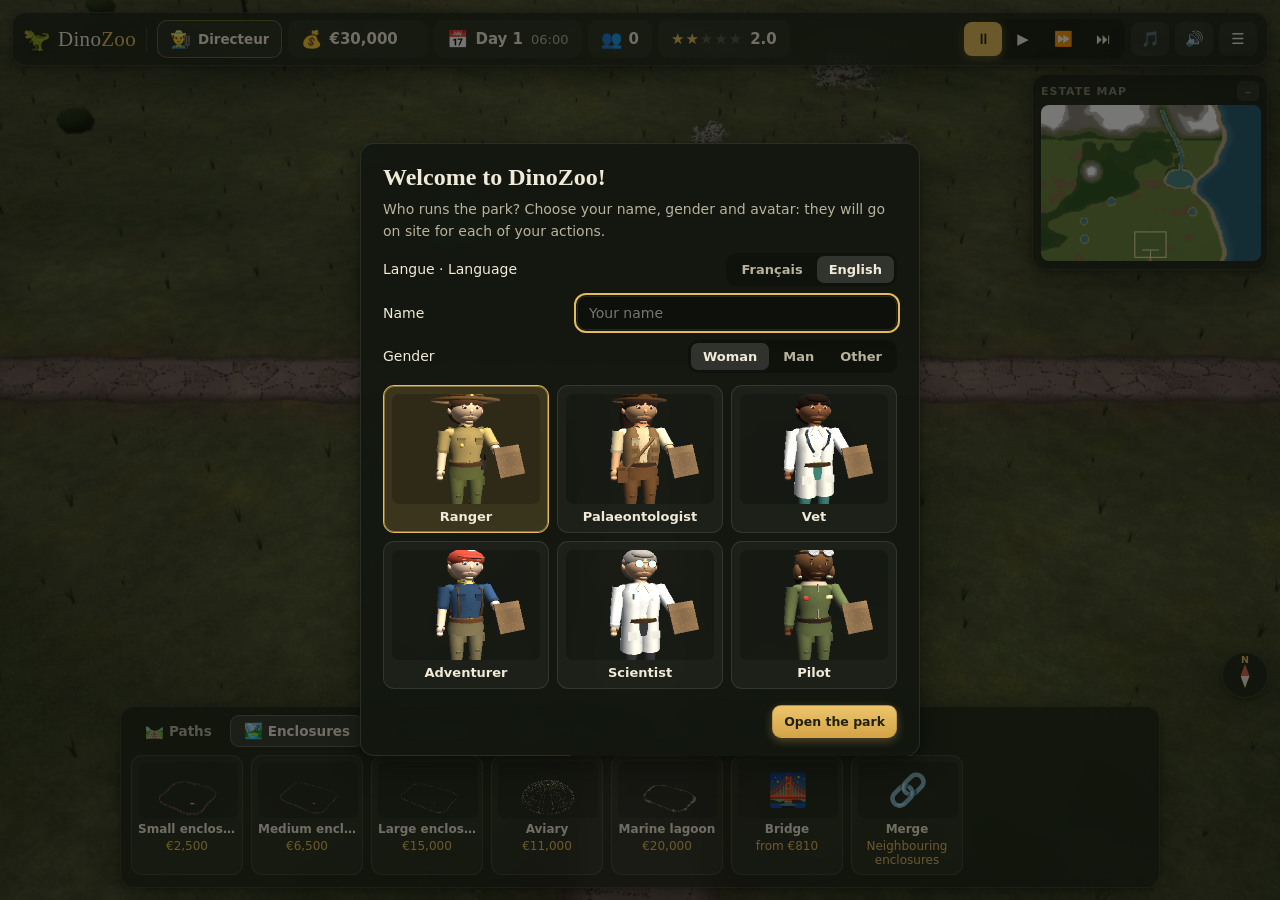
==== commit b84b0562: "Classement en ligne, version anglaise et avatars plus détaillés - Classement : fonction Vercel api/s" ====
--- a/index.html
+++ b/index.html
@@ -53,6 +53,8 @@
     <div id="tutorial" class="glass hidden"></div>
   </div>
 
+  <script src="js/i18n.js"></script>
+  <script src="js/lang-en.js"></script>
   <script src="js/config.js"></script>
   <script src="js/dinos.js"></script>
   <script src="js/avatars.js"></script>
@@ -77,6 +79,7 @@
   <script src="js/music.js"></script>
   <script src="js/audio.js"></script>
   <script src="js/save.js"></script>
+  <script src="js/scores.js"></script>
   <script src="js/ui.js"></script>
   <script src="js/tutorial.js"></script>
   <script src="js/main.js"></script>
--- a/css/style.css
+++ b/css/style.css
@@ -367,3 +367,19 @@
 #buildbar.collapsed #items { display: none; }
 #buildbar.collapsed #tabs { margin-bottom: 0; }
 #buildbar.collapsed .tab.on { background: transparent; border-color: transparent; color: var(--muted); }
+
+/* Classement en ligne */
+.board { max-height: min(52vh, 460px); overflow-y: auto; margin: 10px 0 6px; border: 1px solid var(--line); border-radius: 10px; }
+.board table { width: 100%; border-collapse: collapse; font-size: 13px; font-variant-numeric: tabular-nums; }
+.board th { position: sticky; top: 0; background: rgba(28, 40, 22, 0.97); text-align: left; font-weight: 600; color: var(--muted); font-size: 11.5px; padding: 7px 8px; }
+.board td { padding: 6px 8px; border-top: 1px solid var(--line); }
+.board .rk { width: 34px; text-align: center; font-weight: 700; }
+.board .nm { overflow-wrap: anywhere; }
+.board .dy { white-space: nowrap; color: var(--muted); }
+.board .mn { text-align: right; white-space: nowrap; font-weight: 600; }
+.board tr.me td { background: var(--gold-soft); }
+.board tr.gap td { text-align: center; color: var(--muted); padding: 2px; }
+.board-msg { text-align: center; color: var(--muted); margin: 14px 8px; }
+.board-msg.small { font-size: 12px; margin: 8px; }
+.board-opt { display: flex; gap: 8px; align-items: flex-start; font-size: 12px; color: var(--muted); line-height: 1.35; cursor: pointer; }
+.board-opt input { margin-top: 2px; accent-color: var(--gold); }
